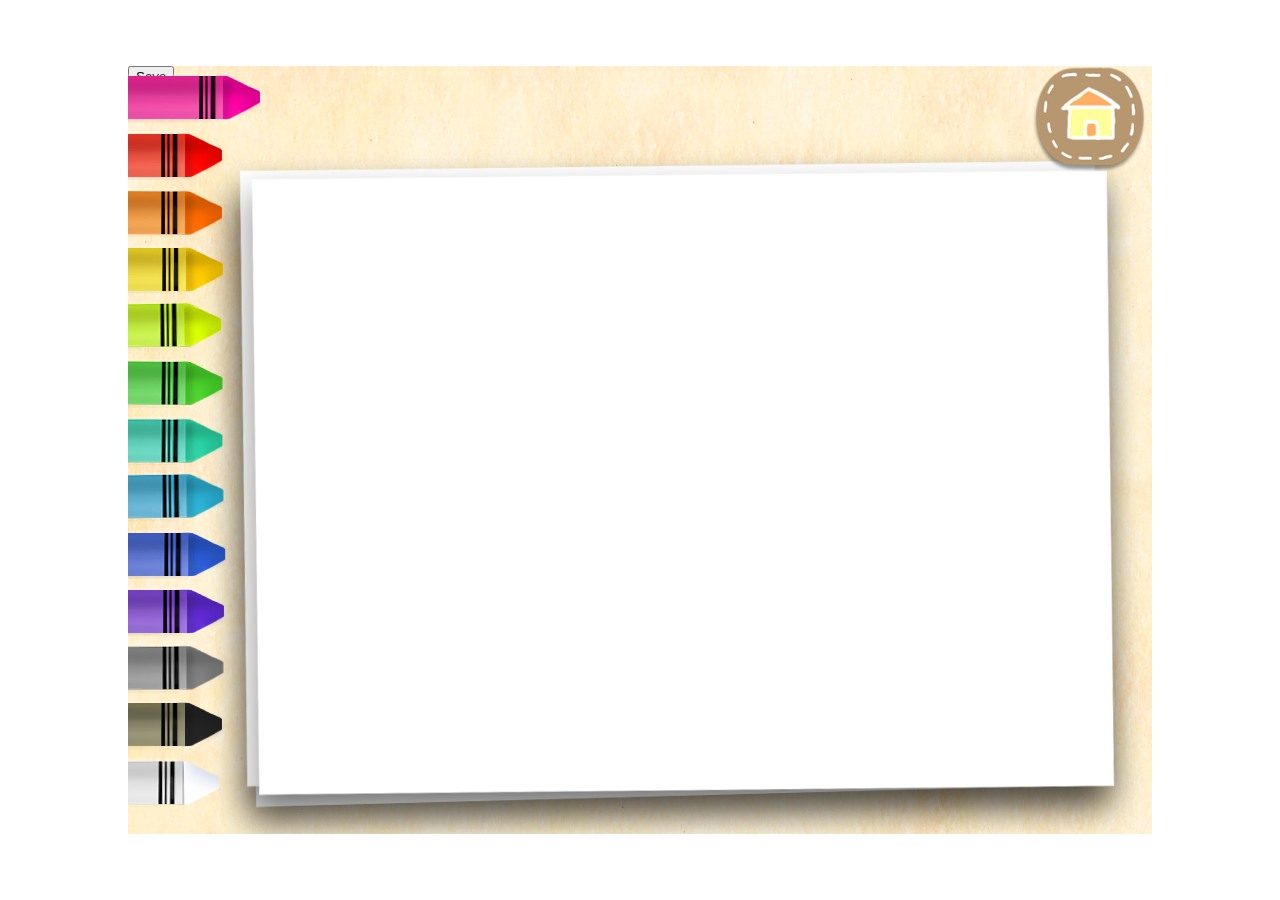
==== main.html @ dde27dcd "Merge branch 'master' of github.com:JeffreyZhao/DoodlePie" ====
<!DOCTYPE html>
<html>
<head>

<title>Doodle Pie</title>

<script src="scripts/jquery-1.5.1.min.js"></script>
<script src="scripts/jcanvas.min.js"></script>
<script src="scripts/game.js"></script>

<style>

#container {
    margin-top: -384px;
    margin-left: -512px;
    width: 1024px;
    height: 768px;
    position: absolute;
    overflow: hidden;
    top: 50%;
    left: 50%;
}

#main {
    width: 100%;
    height: 100%;
    background-image: url(images/bg.png);
}

#pie {
    z-index: 1000;
    position: absolute;
    background-image: url(images/pie.png);
    top: 580px;
    left: 710px;
    width: 317px;
    height: 200px;
}

</style>

<script>

var shapesToUse = [ "square", "rectangle", "circle" ];
var imagePainted = 0;
var guessFinished = false;
var fillFinished = false;

var refreshLevel = function () {
    if (game.level == 1) {
        if (guessFinished && imagePainted >= 3 && shapesToUse.length <= 1) {
            game.level = 2;
        }
    } else if (game.level == 2) {
        if (fillFinished && imagePainted >= 5 && shapesToUse.length <= 0) {
            game.level == 3;
        }
    }
}

var game = {
    level: 1,

    loadModule: function (name) {
        if (this._currModule) {
            this._currModule.dispose();
        }

        this._currModule = modules[name];
        this._currModule.init();
    },

    shapeUsed: function (name) {
        var index = shapesToUse.indexOf(name);
        if (index >= 0) {
            shapesToUse.slice(index, 1);
            refreshLevel();
        }
    },

    imagePainted: function () {
        imagePainted++;
        refreshLevel();
    },

    guessFinished: function () {
        guessFinished = true;
        refreshLevel();
    },

    fillFinished: function () {
        fillFinished = true;
        refreshLevel();
    }
}

var modules = { };

$(document).ready(function () {
    game.loadModule("part2");
});

</script>

</head>
<body>
    <div id="container">
        <div id="main"></div>
        <div id="pie"></div>
    </div>

    <script src="scripts/jquery-crayon.js"></script>

    <script src="scripts/part1.js"></script>
    <script src="scripts/part2.js"></script>
    <script src="scripts/part3.js"></script>
    <script src="scripts/fill.js"></script>
</body>
</html>
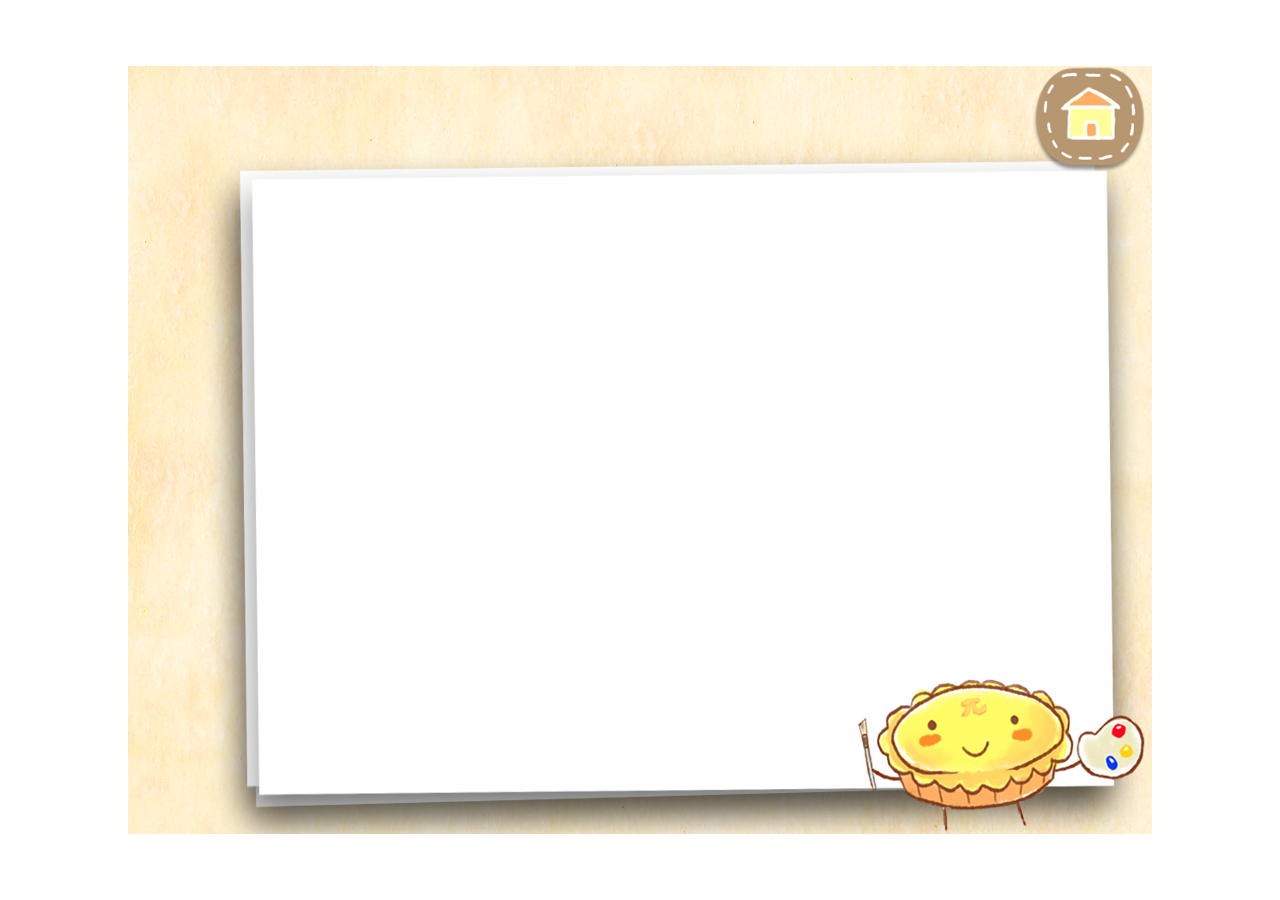
==== commit 0ffaaa57: "Merge branch 'master' of github.com:JeffreyZhao/DoodlePie" ====
--- a/main.html
+++ b/main.html
@@ -7,7 +7,7 @@
 <script src="scripts/jquery-1.5.1.min.js"></script>
 <script src="scripts/jcanvas.min.js"></script>
 <script src="scripts/game.js"></script>
-
+<link rel="stylesheet" type="text/css" href="css/part3.css" />
 <style>
 
 #container {
@@ -97,7 +97,7 @@
 var modules = { };
 
 $(document).ready(function () {
-    game.loadModule("part2");
+    game.loadModule("part3");
 });
 
 </script>
--- a/css/part3.css
+++ b/css/part3.css
@@ -0,0 +1,112 @@
+#slider{
+	border:1px solid yellow;
+   	margin:auto;
+}
+
+#slider .content{
+	position:relative;
+	border:1px solid blue;
+	width:800px;
+	height:600px;
+	margin: auto;
+}
+#slider .con-left{
+	border-right:1px solid black;
+	width:580px;
+	height:600px;
+	float:left;
+
+}
+#slider .con-right{
+	
+	/*width:200px;*/
+	height:600px;
+    float:left;
+}
+#slider .con-right-top{
+	position: relative;
+	height:50px;
+}
+
+#slider .con-right-bottom{
+	
+position: relative;
+}
+
+
+#slider .part3-option{
+	height:30px;
+}
+
+.fromRight{
+    -webkit-transform-style: preserve-3d;
+    -webkit-animation-name: anim-fromRight;
+    -webkit-animation-duration: 0.5s;
+    -webkit-animation-iteration-count: 1;
+    -webkit-animation-timing-function: linear; 
+}
+@-webkit-keyframes anim-fromRight
+{
+    0%{
+    -webkit-transform: translate(500px, 0px); 
+
+} 
+100%{
+    -webkit-transform: translate(0px, 0px); 
+}
+}
+/*from left*/
+.fromLeft{
+    -webkit-transform-style: preserve-3d;
+    -webkit-animation-name: anim-fromLeft;
+    -webkit-animation-duration: 0.5s;
+    -webkit-animation-iteration-count: 1;
+    -webkit-animation-timing-function: linear; 
+}
+@-webkit-keyframes anim-fromLeft
+{
+    0%{
+    -webkit-transform: translate(-500px, 0px); 
+
+} 
+100%{
+    -webkit-transform: translate(0px, 0px); 
+}
+}
+/*from top*/
+.fromTop{
+    -webkit-transform-style: preserve-3d;
+    -webkit-animation-name: anim-fromTop;
+    -webkit-animation-duration: 0.5s;
+    -webkit-animation-iteration-count: 1;
+    -webkit-animation-timing-function: linear; 
+}
+@-webkit-keyframes anim-fromTop
+{
+    0%{
+    -webkit-transform: translate(0px, 500px); 
+
+} 
+100%{
+    -webkit-transform: translate(0px, 0px); 
+}
+}
+
+/*from bottom*/
+.fromBottom{
+    -webkit-transform-style: preserve-3d;
+    -webkit-animation-name: anim-fromBottom;
+    -webkit-animation-duration: 0.5s;
+    -webkit-animation-iteration-count: 1;
+    -webkit-animation-timing-function: linear; 
+}
+@-webkit-keyframes anim-fromBottom
+{
+    0%{
+    -webkit-transform: translate(0px, -500px); 
+
+} 
+100%{
+    -webkit-transform: translate(0px, 0px); 
+}
+}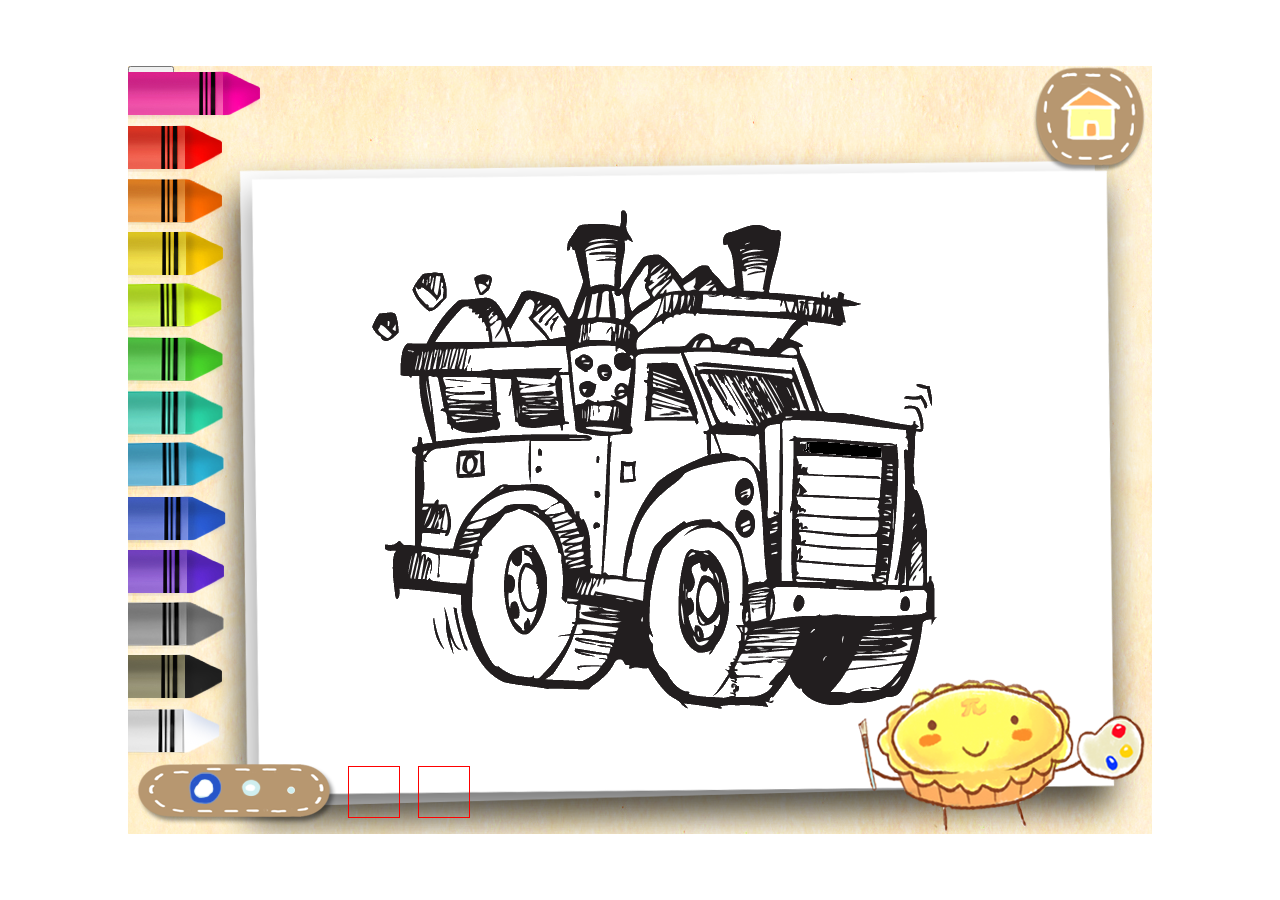
==== commit 04009946: "add undo and reset functionality" ====
--- a/main.html
+++ b/main.html
@@ -97,7 +97,7 @@
 var modules = { };
 
 $(document).ready(function () {
-    game.loadModule("part3");
+    game.loadModule("fill");
 });
 
 </script>
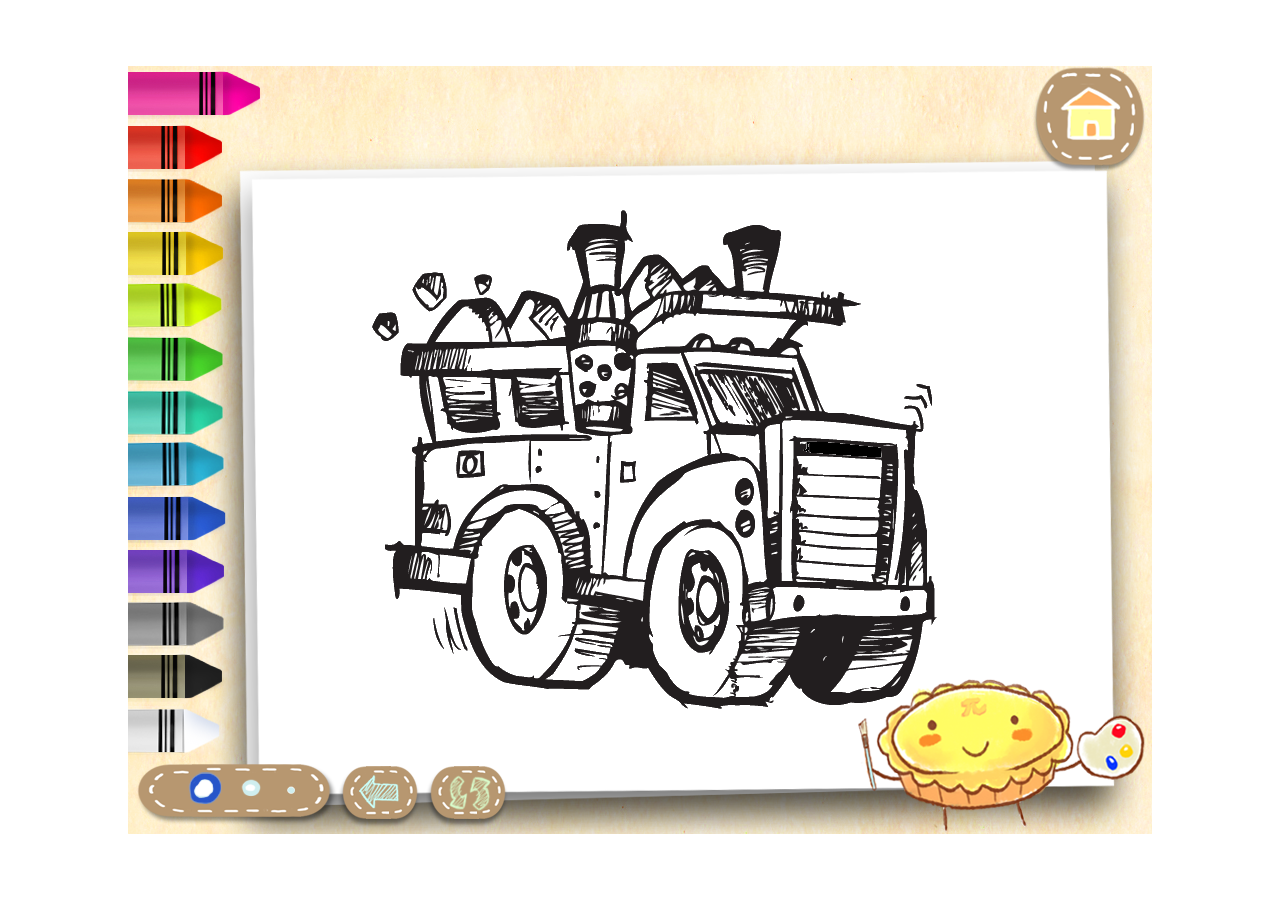
==== commit d48247b7: "menu pic" ====
--- a/main.html
+++ b/main.html
@@ -37,6 +37,86 @@
     height: 200px;
 }
 
+#save {
+    z-index: 1000;
+    position: absolute;
+    /* border: 1px solid red; */
+    background-image: url(images/menu/save.png);
+    left: 573px;
+    top: 682px;
+    width: 126px;
+    height: 86px;
+    display: none;
+}
+
+#save.disable {
+    background-image: url(images/menu/save_disable.png);
+}
+
+#guess {
+    z-index: 1000;
+    position: absolute;
+    /* border: 1px solid red; */
+    background-image: url(images/menu/guess.png);
+    left: 600px;
+    top: 577px;
+    width: 110px;
+    height: 99px;
+    display: none;
+}
+
+#guess.disable {
+    background-image: url(images/menu/guess_disable.png);
+}
+
+#fill {
+    z-index: 1000;
+    position: absolute;
+    /* border: 1px solid red; */
+    background-image: url(images/menu/fill.png);
+    left: 704px;
+    top: 518px;
+    width: 103px;
+    height: 105px;
+    display: none;
+}
+
+#fill.disable {
+    background-image: url(images/menu/fill_disable.png);
+}
+
+#blackboard {
+    z-index: 1000;
+    position: absolute;
+    /* border: 1px solid red; */
+    background-image: url(images/menu/blackboard.png);
+    left: 803px;
+    top: 481px;
+    width: 110px;
+    height: 118px;
+    display: none;
+}
+
+#blackboard.disable {
+    background-image: url(images/menu/blackboard_disable.png);
+}
+
+#magic {
+    z-index: 1000;
+    position: absolute;
+    /* border: 1px solid red; */
+    background-image: url(images/menu/magic.png);
+    left: 922px;
+    top: 503px;
+    width: 101px;
+    height: 100px;
+    display: none;
+}
+
+#magic.disable {
+    background-image: url(images/menu/magic_disable.png);
+}
+
 </style>
 
 <script>
@@ -50,10 +130,23 @@
     if (game.level == 1) {
         if (guessFinished && imagePainted >= 3 && shapesToUse.length <= 1) {
             game.level = 2;
+
+            $("#fill").removeClass("disable").click(function () {
+                toggleMenu();
+                game.loadModule("fill");
+            });
+
+            $("#blackboard").removeClass("disable").click(function () {
+                toggleMenu();
+            });
         }
     } else if (game.level == 2) {
         if (fillFinished && imagePainted >= 5 && shapesToUse.length <= 0) {
             game.level == 3;
+
+            $("#magic").removeClass("disable").click(function () {
+                toggleMenu();
+            });
         }
     }
 }
@@ -100,13 +193,26 @@
     game.loadModule("fill");
 });
 
+var toggleMenu = function () {
+    $("#save").toggle();
+    $("#guess").toggle();
+    $("#fill").toggle();
+    $("#blackboard").toggle();
+    $("#magic").toggle();
+}
+
 </script>
 
 </head>
 <body>
     <div id="container">
         <div id="main"></div>
-        <div id="pie"></div>
+        <div id="save" onclick="toggleMenu()"></div>
+        <div id="guess" onclick="toggleMenu(); game.loadModule('part3');"></div>
+        <div id="fill" class="disable"></div>
+        <div id="blackboard" class="disable"></div>
+        <div id="magic" class="disable"></div>
+        <div id="pie" onclick="toggleMenu()"></div>
     </div>
 
     <script src="scripts/jquery-crayon.js"></script>
--- a/css/part3.css
+++ b/css/part3.css
@@ -1,16 +1,18 @@
 #slider{
-	border:1px solid yellow;
+
    	margin:auto;
+    padding: 116px 0px 0px 94px;
 }
 
 #slider .content{
+    border:1px solid black;
 	position:relative;
-	border:1px solid blue;
 	width:800px;
 	height:600px;
 	margin: auto;
 }
 #slider .con-left{
+    position: relative;
 	border-right:1px solid black;
 	width:580px;
 	height:600px;
@@ -19,25 +21,37 @@
 }
 #slider .con-right{
 	
-	/*width:200px;*/
+	width:200px;
 	height:600px;
     float:left;
 }
 #slider .con-right-top{
 	position: relative;
-	height:50px;
+	height:250px;
 }
 
 #slider .con-right-bottom{
 	
-position: relative;
+    position: relative;
 }
-
+#slider table{
+    height:100%;
+    width:100%;
+}
+#slider table td{
+    vertical-align: middle;
+    text-align: center; 
+}
 
 #slider .part3-option{
 	height:30px;
 }
-
+#slider .toNextButton{
+    position: absolute;
+    display: block;
+    right:0;
+    bottom:0;
+}
 .fromRight{
     -webkit-transform-style: preserve-3d;
     -webkit-animation-name: anim-fromRight;
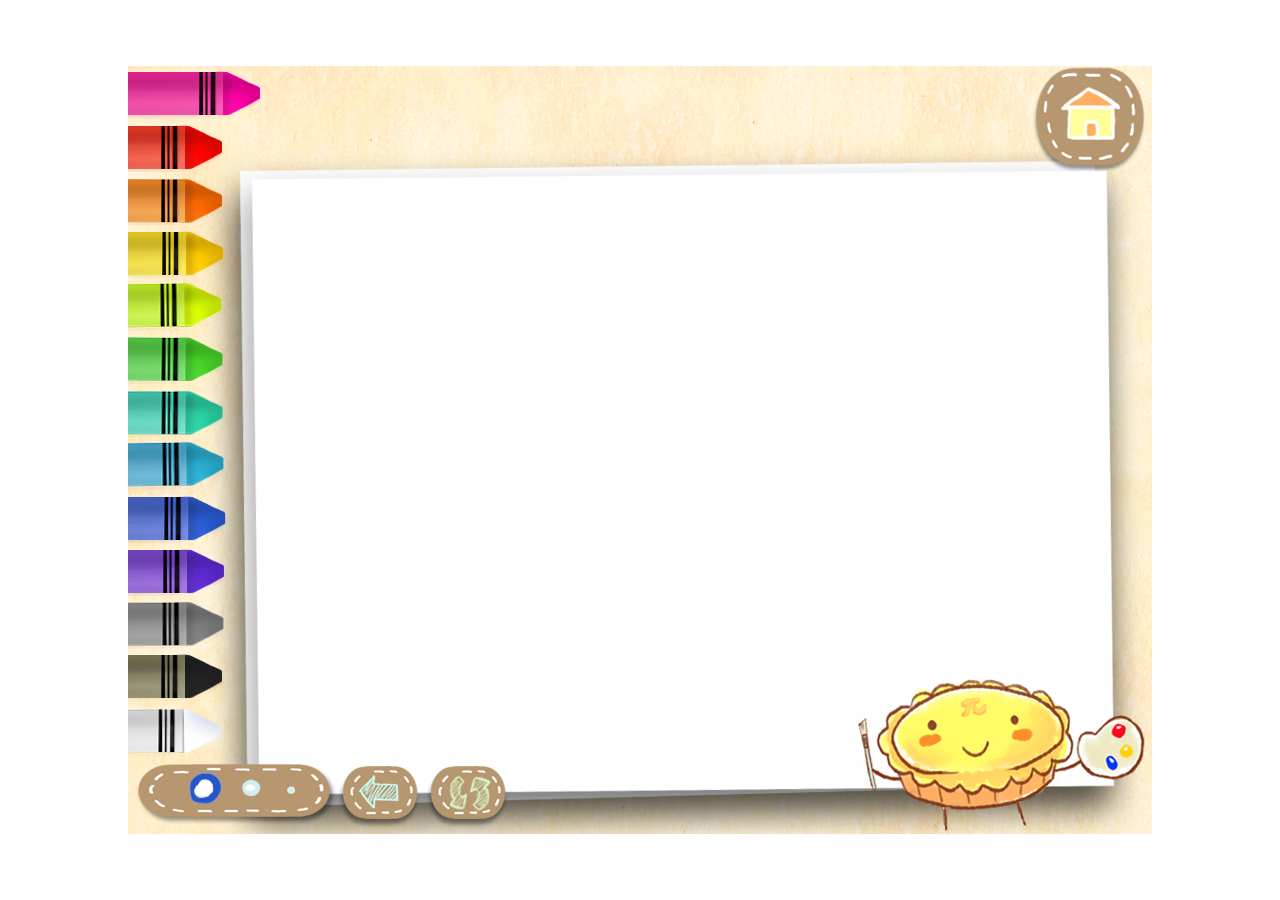
==== commit ab9f9e0e: "start from part1" ====
--- a/main.html
+++ b/main.html
@@ -190,7 +190,7 @@
 var modules = { };
 
 $(document).ready(function () {
-    game.loadModule("fill");
+    game.loadModule("part1");
 });
 
 var toggleMenu = function () {
@@ -216,6 +216,7 @@
     </div>
 
     <script src="scripts/jquery-crayon.js"></script>
+    <script src="scripts/jquery-stamps.js"></script>
 
     <script src="scripts/part1.js"></script>
     <script src="scripts/part2.js"></script>
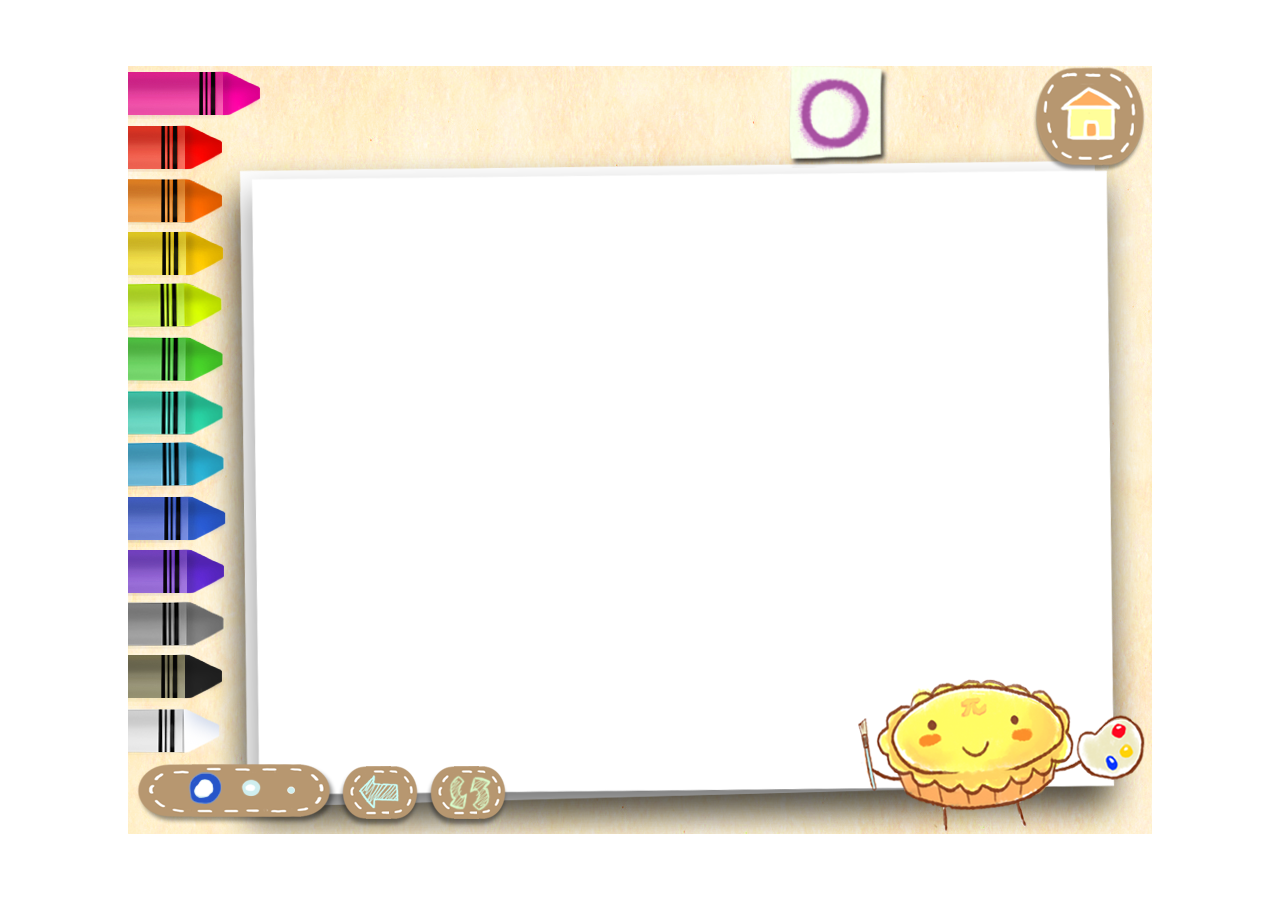
==== commit 384351d6: "fix some bug" ====
--- a/main.html
+++ b/main.html
@@ -7,7 +7,9 @@
 <script src="scripts/jquery-1.5.1.min.js"></script>
 <script src="scripts/jcanvas.min.js"></script>
 <script src="scripts/game.js"></script>
+<script src="scripts/jquery.popImage.min.js"></script>
 <link rel="stylesheet" type="text/css" href="css/part3.css" />
+<link rel="stylesheet" type="text/css" href="css/popImage.css" />
 <style>
 
 #container {
@@ -154,13 +156,13 @@
 var game = {
     level: 1,
 
-    loadModule: function (name) {
+    loadModule: function (name, args) {
         if (this._currModule) {
             this._currModule.dispose();
         }
 
         this._currModule = modules[name];
-        this._currModule.init();
+        this._currModule.init(args);
     },
 
     shapeUsed: function (name) {
